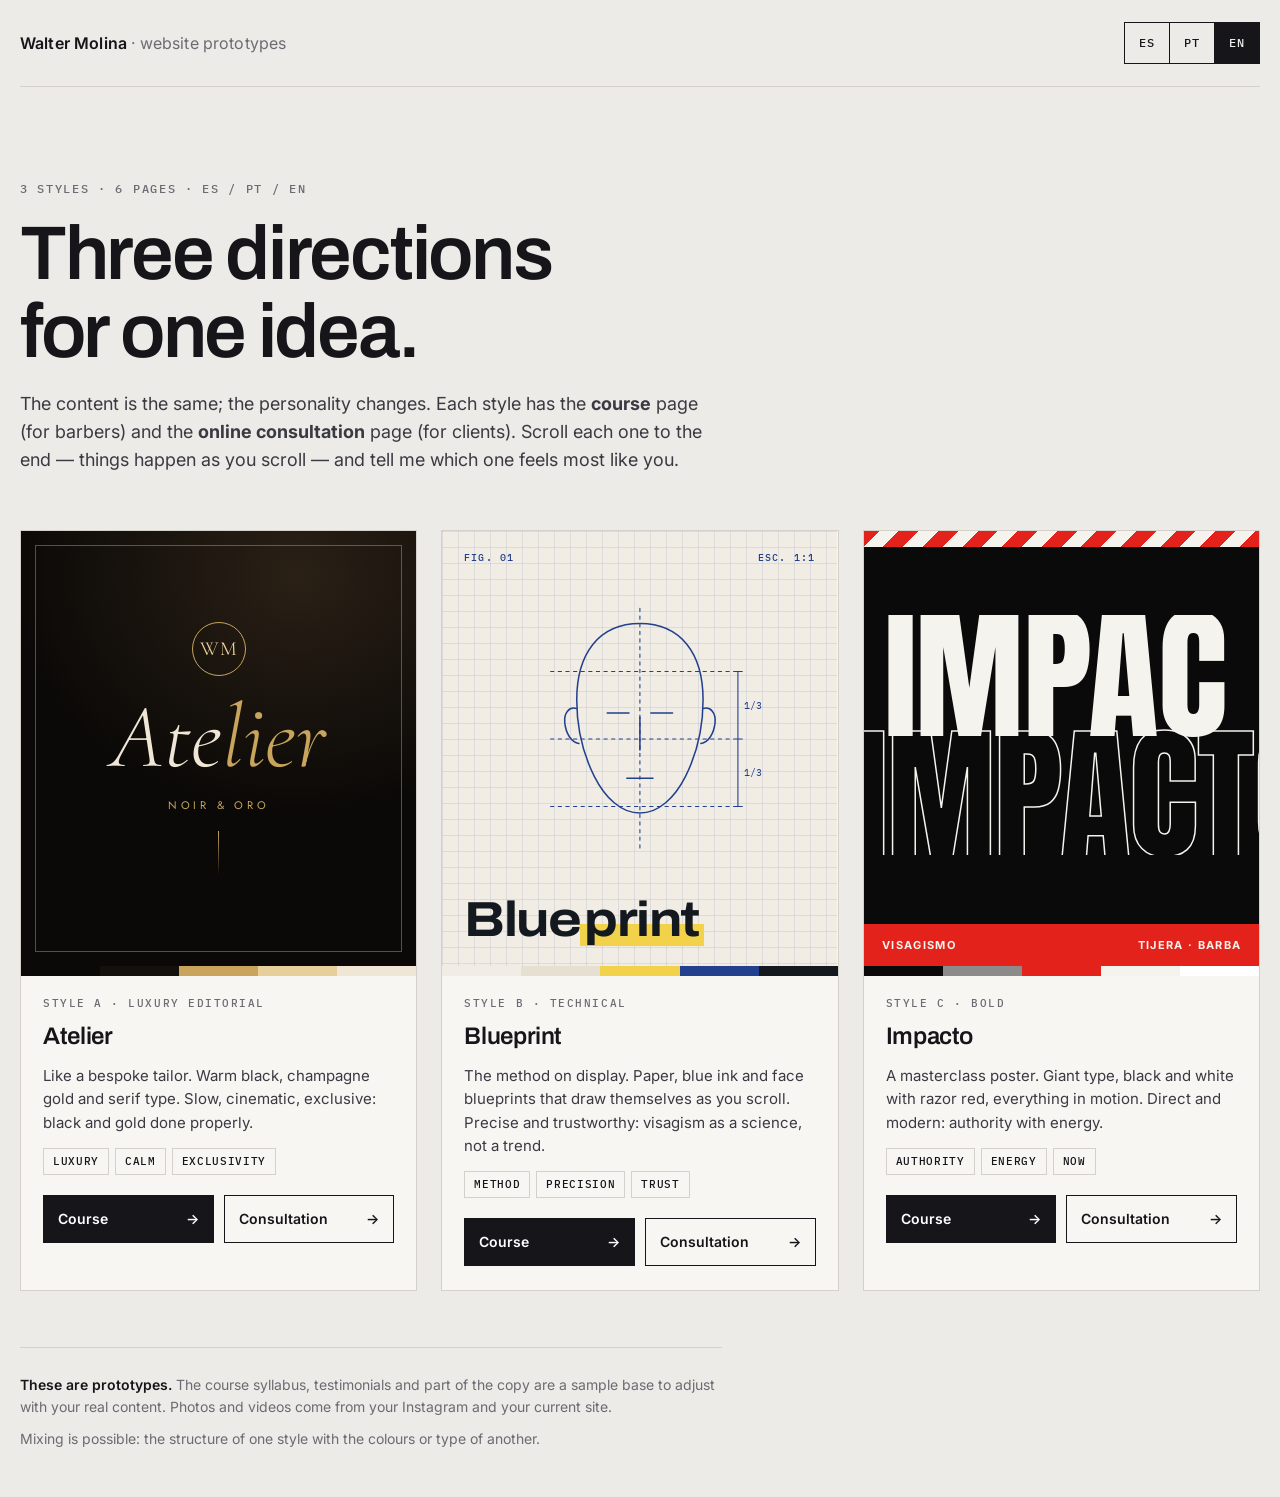
==== index.html @ 1f1c98d2 "Protótipos do site Walter Molina: 3 estilos (curso + consultoria) em ES/PT/EN Co-Authored-By: Claude" ====
<!doctype html>
<html lang="es">
<head>
<meta charset="utf-8">
<meta name="viewport" content="width=device-width, initial-scale=1">
<title data-i18n="title">Walter Molina — Prototipos de sitio</title>
<meta name="robots" content="noindex">
<script>document.documentElement.classList.add('js')</script>
<link rel="preconnect" href="https://fonts.googleapis.com">
<link rel="preconnect" href="https://fonts.gstatic.com" crossorigin>
<link href="https://fonts.googleapis.com/css2?family=Anton&family=Archivo:wdth,wght@100..125,400..800&family=Cormorant+Garamond:ital,wght@0,300;0,400;0,500;1,300;1,400&family=IBM+Plex+Mono:wght@400;500&family=Inter:wght@400;500;600&family=Jost:wght@300;400;500&display=swap" rel="stylesheet">
<style>
  :root { --bg:#ecebe7; --ink:#15151a; --muted:#6b6b72; --line:#d3d1ca; }
  * { box-sizing: border-box; }
  html { -webkit-text-size-adjust: 100%; }
  body { margin:0; background:var(--bg); color:var(--ink); font:400 16px/1.55 Inter, system-ui, sans-serif; -webkit-font-smoothing:antialiased; }
  a { color:inherit; }
  .wrap { width:min(1240px, 100% - 40px); margin-inline:auto; }

  .top { display:flex; align-items:center; justify-content:space-between; gap:16px; padding:22px 0; border-bottom:1px solid var(--line); }
  .top__brand { font-weight:600; letter-spacing:.01em; }
  .top__brand span { color:var(--muted); font-weight:400; }
  .lang { display:flex; border:1px solid var(--ink); }
  .lang button { all:unset; cursor:pointer; min-width:44px; min-height:40px; display:grid; place-items:center; font:500 12px/1 'IBM Plex Mono', monospace; letter-spacing:.08em; }
  .lang button + button { border-left:1px solid var(--ink); }
  .lang button.is-active { background:var(--ink); color:var(--bg); }
  .lang button:focus-visible { outline:2px solid #2b59ff; outline-offset:2px; }

  .intro { padding: clamp(40px, 8vw, 96px) 0 clamp(28px, 5vw, 56px); display:grid; gap:20px; }
  .intro__kicker { font:500 12px/1 'IBM Plex Mono', monospace; letter-spacing:.14em; text-transform:uppercase; color:var(--muted); }
  .intro h1 { margin:0; font:600 clamp(34px, 6.2vw, 76px)/1.02 Archivo, Inter, sans-serif; letter-spacing:-.03em; max-width:14ch; text-wrap:balance; }
  .intro p { margin:0; max-width:62ch; color:#3a3a42; font-size:clamp(16px, 1.5vw, 18px); }

  .grid { display:grid; gap:24px; grid-template-columns:repeat(3, 1fr); padding-bottom:56px; }
  @media (max-width: 980px) { .grid { grid-template-columns:1fr; max-width:560px; margin-inline:auto; } }

  .card { display:flex; flex-direction:column; min-width:0; background:#f7f6f3; border:1px solid var(--line); }
  .poster { position:relative; aspect-ratio:4/4.4; overflow:hidden; display:grid; container-type:inline-size; }
  .poster > * { min-width:0; }
  .card__body { padding:22px 22px 24px; display:grid; gap:14px; flex:1; align-content:start; }
  .card__tag { font:500 11px/1 'IBM Plex Mono', monospace; letter-spacing:.14em; text-transform:uppercase; color:var(--muted); }
  .card__body h2 { margin:0; font:600 24px/1.15 Archivo, Inter, sans-serif; letter-spacing:-.015em; }
  .card__body p { margin:0; color:#3a3a42; font-size:15px; }
  .chips { display:flex; flex-wrap:wrap; gap:6px; margin:0; padding:0; list-style:none; }
  .chips li { font:500 11px/1 'IBM Plex Mono', monospace; letter-spacing:.06em; text-transform:uppercase; padding:7px 9px; border:1px solid var(--line); }
  .swatches { display:flex; gap:0; height:10px; }
  .swatches i { flex:1; }
  .links { display:grid; grid-template-columns:1fr 1fr; gap:10px; margin-top:6px; }
  .btn { display:flex; align-items:center; justify-content:space-between; gap:8px; min-height:48px; padding:0 14px; text-decoration:none; font-weight:600; font-size:14px; border:1px solid var(--ink); transition:background .2s, color .2s; }
  .btn::after { content:'→'; transition:transform .2s; }
  .btn:hover::after { transform:translateX(4px); }
  .btn--solid { background:var(--ink); color:#fff; }
  .btn--solid:hover { background:#000; }
  .btn:not(.btn--solid):hover { background:var(--ink); color:#fff; }
  .btn:focus-visible { outline:2px solid #2b59ff; outline-offset:2px; }

  /* poster A — Atelier */
  .pA { background:radial-gradient(120% 90% at 70% 10%, #2a2016 0%, #0b0907 60%); color:#efe6d6; place-items:center; text-align:center; }
  .pA::before { content:''; position:absolute; inset:14px; border:1px solid rgba(200,164,92,.45); }
  .pA__seal { width:54px; height:54px; border:1px solid #c8a45c; border-radius:50%; display:grid; place-items:center; font:400 20px/1 'Cormorant Garamond', serif; color:#e6cf9a; margin:0 auto 18px; letter-spacing:.04em; }
  .pA__name { font:300 italic 23cqw/.95 'Cormorant Garamond', serif; color:#efe6d6; }
  .pA__name b { font-weight:300; color:#c8a45c; }
  .pA__sub { margin-top:18px; font:400 11px/1.4 Jost, sans-serif; letter-spacing:.34em; text-transform:uppercase; color:#c8a45c; }
  .pA__rule { width:1px; height:44px; background:linear-gradient(#c8a45c, transparent); margin:18px auto 0; }

  /* poster B — Blueprint */
  .pB { background-color:#f1ede4; color:#14181f;
        background-image:linear-gradient(rgba(35,64,142,.10) 1px, transparent 1px), linear-gradient(90deg, rgba(35,64,142,.10) 1px, transparent 1px);
        background-size:16px 16px; padding:22px; align-content:space-between; }
  .pB__cap { display:flex; justify-content:space-between; font:500 10px/1 'IBM Plex Mono', monospace; letter-spacing:.12em; text-transform:uppercase; color:#23408e; }
  .pB svg { width:62%; margin:0 auto; display:block; overflow:visible; }
  .pB__name { font:700 14cqw/1 Archivo, sans-serif; font-stretch:115%; letter-spacing:-.03em; }
  .pB__name mark { background:linear-gradient(transparent 58%, #f2d24b 58%); color:inherit; padding:0 .08em; }

  /* poster C — Impacto */
  .pC { background:#0a0a0a; color:#f5f3ee; align-content:space-between; }
  .pC__stripes { height:16px; background:repeating-linear-gradient(-45deg, #e3231b 0 14px, #f5f3ee 14px 28px); }
  .pC__big { font:400 37cqw/.82 Anton, Impact, sans-serif; text-transform:uppercase; letter-spacing:-.01em; white-space:nowrap; padding:0 5cqw; overflow:hidden; }
  .pC__big span { display:block; }
  .pC__big .o { color:transparent; -webkit-text-stroke:1.5px #f5f3ee; transform:translateX(-8%); }
  .pC__red { background:#e3231b; padding:14px 18px; font:700 11px/1.3 Inter, sans-serif; letter-spacing:.12em; text-transform:uppercase; display:flex; justify-content:space-between; gap:12px; }

  .note { border-top:1px solid var(--line); padding:26px 0 48px; display:grid; gap:10px; color:var(--muted); font-size:14px; max-width:78ch; }
  .note strong { color:var(--ink); font-weight:600; }
</style>
</head>
<body>
<div class="wrap">
  <header class="top">
    <div class="top__brand">Walter Molina <span data-i18n="brandsub">· prototipos de sitio</span></div>
    <div class="lang" role="group" aria-label="Idioma">
      <button type="button" data-lang-btn="es">ES</button>
      <button type="button" data-lang-btn="pt">PT</button>
      <button type="button" data-lang-btn="en">EN</button>
    </div>
  </header>

  <section class="intro">
    <div class="intro__kicker" data-i18n="kicker">3 estilos · 6 páginas · ES / PT / EN</div>
    <h1 data-i18n="h1">Tres direcciones para una misma idea.</h1>
    <p data-i18n="lead">El contenido es el mismo; lo que cambia es la personalidad. Cada estilo tiene la página del <strong>curso</strong> (para barberos) y la de la <strong>consultoría online</strong> (para clientes). Recorrelas hasta el final —pasan cosas mientras scrolleás— y decime cuál te representa más.</p>
  </section>

  <main class="grid">
    <article class="card">
      <div class="poster pA" aria-hidden="true">
        <div>
          <div class="pA__seal">WM</div>
          <div class="pA__name">Ate<b>lier</b></div>
          <div class="pA__sub">Noir &amp; oro</div>
          <div class="pA__rule"></div>
        </div>
      </div>
      <div class="swatches" aria-hidden="true"><i style="background:#0b0907"></i><i style="background:#14100c"></i><i style="background:#c8a45c"></i><i style="background:#e6cf9a"></i><i style="background:#efe6d6"></i></div>
      <div class="card__body">
        <div class="card__tag" data-i18n="a_tag">Estilo A · editorial de lujo</div>
        <h2 data-i18n="a_h">Atelier</h2>
        <p data-i18n="a_p">Como una sastrería a medida. Negro cálido, oro champagne y tipografía serif. Lento, cinematográfico, exclusivo: la versión bien hecha del negro y dorado.</p>
        <ul class="chips"><li data-i18n="a_c1">Lujo</li><li data-i18n="a_c2">Calma</li><li data-i18n="a_c3">Exclusividad</li></ul>
        <div class="links">
          <a class="btn btn--solid" href="atelier/curso.html" data-i18n="l_curso">Curso</a>
          <a class="btn" href="atelier/consultoria.html" data-i18n="l_cons">Consultoría</a>
        </div>
      </div>
    </article>

    <article class="card">
      <div class="poster pB" aria-hidden="true">
        <div class="pB__cap"><span>FIG. 01</span><span>ESC. 1:1</span></div>
        <svg viewBox="0 0 200 230" fill="none" stroke="#23408e" stroke-width="1.4" stroke-linecap="round">
          <path d="M100 18c38 0 58 28 58 70 0 26-6 50-16 70-10 20-25 34-42 34s-32-14-42-34c-10-20-16-44-16-70 0-42 20-70 58-70z"/>
          <path d="M42 96c-7-2-12 4-11 13 1 10 6 18 13 19M158 96c7-2 12 4 11 13-1 10-6 18-13 19" />
          <path d="M70 100h20M110 100h20M100 104v30M88 160h24" />
          <g stroke-dasharray="3 4" stroke-width="1"><path d="M18 62h164M18 124h164M18 186h164M100 4v222"/></g>
          <g stroke-width="1"><path d="M190 62v62M186 62h8M186 124h8M190 124v62M186 186h8"/></g>
          <g fill="#23408e" stroke="none" font-family="IBM Plex Mono, monospace" font-size="9"><text x="196" y="96">1/3</text><text x="196" y="158">1/3</text></g>
        </svg>
        <div class="pB__name">Blue<mark>print</mark></div>
      </div>
      <div class="swatches" aria-hidden="true"><i style="background:#f1ede4"></i><i style="background:#e6e0d3"></i><i style="background:#f2d24b"></i><i style="background:#23408e"></i><i style="background:#14181f"></i></div>
      <div class="card__body">
        <div class="card__tag" data-i18n="b_tag">Estilo B · técnico</div>
        <h2 data-i18n="b_h">Blueprint</h2>
        <p data-i18n="b_p">El método a la vista. Papel, tinta azul y planos del rostro que se dibujan mientras scrolleás. Preciso y confiable: el visagismo como ciencia, no como moda.</p>
        <ul class="chips"><li data-i18n="b_c1">Método</li><li data-i18n="b_c2">Precisión</li><li data-i18n="b_c3">Confianza</li></ul>
        <div class="links">
          <a class="btn btn--solid" href="blueprint/curso.html" data-i18n="l_curso">Curso</a>
          <a class="btn" href="blueprint/consultoria.html" data-i18n="l_cons">Consultoría</a>
        </div>
      </div>
    </article>

    <article class="card">
      <div class="poster pC" aria-hidden="true">
        <div class="pC__stripes"></div>
        <div class="pC__big"><span>Impac</span><span class="o">Impacto</span></div>
        <div class="pC__red"><span>Visagismo</span><span>Tijera · Barba</span></div>
      </div>
      <div class="swatches" aria-hidden="true"><i style="background:#0a0a0a"></i><i style="background:#8b8b8b"></i><i style="background:#e3231b"></i><i style="background:#f5f3ee"></i><i style="background:#ffffff"></i></div>
      <div class="card__body">
        <div class="card__tag" data-i18n="c_tag">Estilo C · bold</div>
        <h2 data-i18n="c_h">Impacto</h2>
        <p data-i18n="c_p">Un cartel de masterclass. Tipografía gigante, blanco y negro con rojo navaja, todo en movimiento. Directo y moderno: autoridad con energía.</p>
        <ul class="chips"><li data-i18n="c_c1">Autoridad</li><li data-i18n="c_c2">Energía</li><li data-i18n="c_c3">Actualidad</li></ul>
        <div class="links">
          <a class="btn btn--solid" href="impacto/curso.html" data-i18n="l_curso">Curso</a>
          <a class="btn" href="impacto/consultoria.html" data-i18n="l_cons">Consultoría</a>
        </div>
      </div>
    </article>
  </main>

  <footer class="note">
    <div data-i18n="note1"><strong>Son prototipos.</strong> El programa del curso, los testimonios y parte de los textos son una base de ejemplo para ajustar con tu contenido real. Las fotos y videos salen de tu Instagram y de tu sitio actual.</div>
    <div data-i18n="note2">Se puede mezclar: la estructura de un estilo con los colores o la tipografía de otro.</div>
  </footer>
</div>

<script>
window.I18N = {
  pt: {
    title: 'Walter Molina — Protótipos de site',
    brandsub: '· protótipos de site',
    kicker: '3 estilos · 6 páginas · ES / PT / EN',
    h1: 'Três direções para a mesma ideia.',
    lead: 'O conteúdo é o mesmo; o que muda é a personalidade. Cada estilo tem a página do <strong>curso</strong> (para barbeiros) e a da <strong>consultoria online</strong> (para clientes). Percorra até o fim — coisas acontecem enquanto você rola a página — e me diga qual te representa mais.',
    a_tag: 'Estilo A · editorial de luxo', a_h: 'Atelier',
    a_p: 'Como uma alfaiataria sob medida. Preto quente, ouro champagne e tipografia serifada. Lento, cinematográfico, exclusivo: a versão bem-feita do preto e dourado.',
    a_c1: 'Luxo', a_c2: 'Calma', a_c3: 'Exclusividade',
    b_tag: 'Estilo B · técnico', b_h: 'Blueprint',
    b_p: 'O método à mostra. Papel, tinta azul e plantas do rosto que se desenham enquanto você rola. Preciso e confiável: o visagismo como ciência, não como moda.',
    b_c1: 'Método', b_c2: 'Precisão', b_c3: 'Confiança',
    c_tag: 'Estilo C · bold', c_h: 'Impacto',
    c_p: 'Um cartaz de masterclass. Tipografia gigante, preto e branco com vermelho navalha, tudo em movimento. Direto e moderno: autoridade com energia.',
    c_c1: 'Autoridade', c_c2: 'Energia', c_c3: 'Atualidade',
    l_curso: 'Curso', l_cons: 'Consultoria',
    note1: '<strong>São protótipos.</strong> O programa do curso, os depoimentos e parte dos textos são uma base de exemplo para ajustar com o seu conteúdo real. As fotos e vídeos vêm do seu Instagram e do seu site atual.',
    note2: 'Dá para misturar: a estrutura de um estilo com as cores ou a tipografia de outro.'
  },
  en: {
    title: 'Walter Molina — Website prototypes',
    brandsub: '· website prototypes',
    kicker: '3 styles · 6 pages · ES / PT / EN',
    h1: 'Three directions for one idea.',
    lead: 'The content is the same; the personality changes. Each style has the <strong>course</strong> page (for barbers) and the <strong>online consultation</strong> page (for clients). Scroll each one to the end — things happen as you scroll — and tell me which one feels most like you.',
    a_tag: 'Style A · luxury editorial', a_h: 'Atelier',
    a_p: 'Like a bespoke tailor. Warm black, champagne gold and serif type. Slow, cinematic, exclusive: black and gold done properly.',
    a_c1: 'Luxury', a_c2: 'Calm', a_c3: 'Exclusivity',
    b_tag: 'Style B · technical', b_h: 'Blueprint',
    b_p: 'The method on display. Paper, blue ink and face blueprints that draw themselves as you scroll. Precise and trustworthy: visagism as a science, not a trend.',
    b_c1: 'Method', b_c2: 'Precision', b_c3: 'Trust',
    c_tag: 'Style C · bold', c_h: 'Impacto',
    c_p: 'A masterclass poster. Giant type, black and white with razor red, everything in motion. Direct and modern: authority with energy.',
    c_c1: 'Authority', c_c2: 'Energy', c_c3: 'Now',
    l_curso: 'Course', l_cons: 'Consultation',
    note1: '<strong>These are prototypes.</strong> The course syllabus, testimonials and part of the copy are a sample base to adjust with your real content. Photos and videos come from your Instagram and your current site.',
    note2: 'Mixing is possible: the structure of one style with the colours or type of another.'
  }
};
</script>
<script src="assets/js/site.js"></script>
</body>
</html>
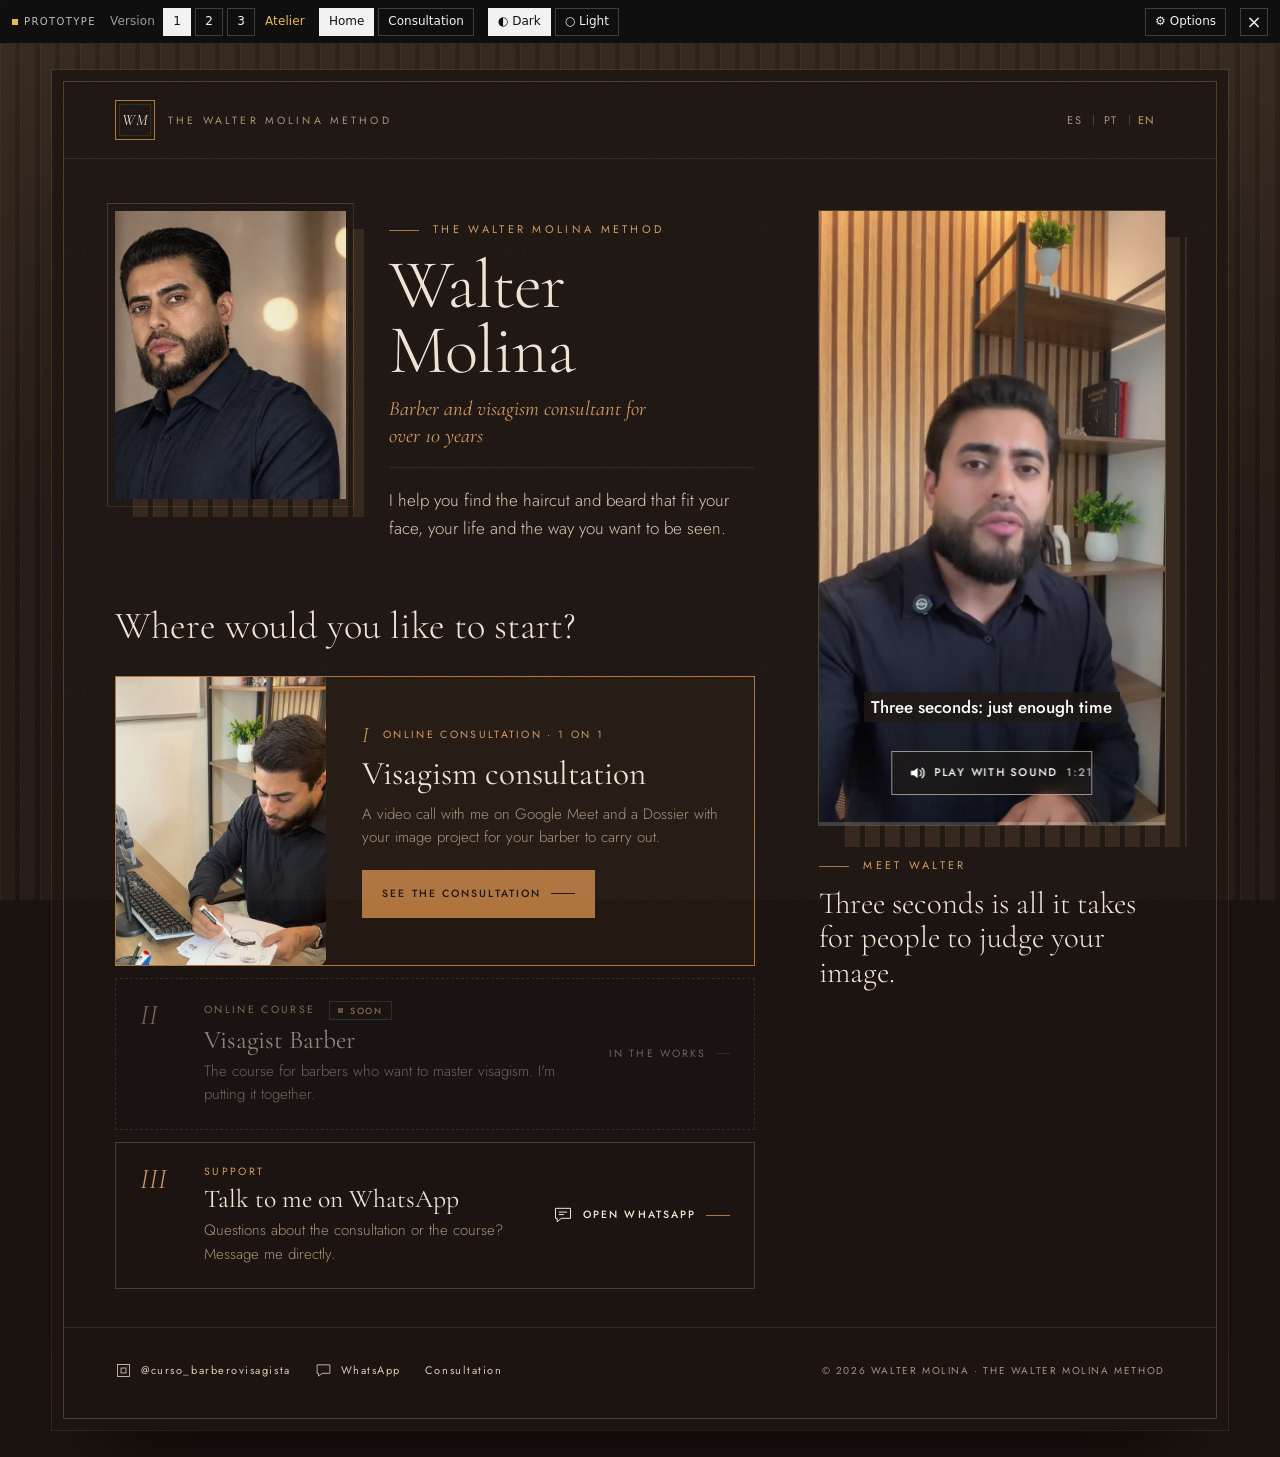
==== commit 61640fbb: "Rodada 2: 3 versões novas (entrada + consultoria) com probador de versões - v1 Atelier (madeira), v2" ====
--- a/index.html
+++ b/index.html
@@ -3,221 +3,24 @@
 <head>
 <meta charset="utf-8">
 <meta name="viewport" content="width=device-width, initial-scale=1">
-<title data-i18n="title">Walter Molina — Prototipos de sitio</title>
+<title>Walter Molina — Barbero y consultor visagista</title>
 <meta name="robots" content="noindex">
-<script>document.documentElement.classList.add('js')</script>
-<link rel="preconnect" href="https://fonts.googleapis.com">
-<link rel="preconnect" href="https://fonts.gstatic.com" crossorigin>
-<link href="https://fonts.googleapis.com/css2?family=Anton&family=Archivo:wdth,wght@100..125,400..800&family=Cormorant+Garamond:ital,wght@0,300;0,400;0,500;1,300;1,400&family=IBM+Plex+Mono:wght@400;500&family=Inter:wght@400;500;600&family=Jost:wght@300;400;500&display=swap" rel="stylesheet">
-<style>
-  :root { --bg:#ecebe7; --ink:#15151a; --muted:#6b6b72; --line:#d3d1ca; }
-  * { box-sizing: border-box; }
-  html { -webkit-text-size-adjust: 100%; }
-  body { margin:0; background:var(--bg); color:var(--ink); font:400 16px/1.55 Inter, system-ui, sans-serif; -webkit-font-smoothing:antialiased; }
-  a { color:inherit; }
-  .wrap { width:min(1240px, 100% - 40px); margin-inline:auto; }
-
-  .top { display:flex; align-items:center; justify-content:space-between; gap:16px; padding:22px 0; border-bottom:1px solid var(--line); }
-  .top__brand { font-weight:600; letter-spacing:.01em; }
-  .top__brand span { color:var(--muted); font-weight:400; }
-  .lang { display:flex; border:1px solid var(--ink); }
-  .lang button { all:unset; cursor:pointer; min-width:44px; min-height:40px; display:grid; place-items:center; font:500 12px/1 'IBM Plex Mono', monospace; letter-spacing:.08em; }
-  .lang button + button { border-left:1px solid var(--ink); }
-  .lang button.is-active { background:var(--ink); color:var(--bg); }
-  .lang button:focus-visible { outline:2px solid #2b59ff; outline-offset:2px; }
-
-  .intro { padding: clamp(40px, 8vw, 96px) 0 clamp(28px, 5vw, 56px); display:grid; gap:20px; }
-  .intro__kicker { font:500 12px/1 'IBM Plex Mono', monospace; letter-spacing:.14em; text-transform:uppercase; color:var(--muted); }
-  .intro h1 { margin:0; font:600 clamp(34px, 6.2vw, 76px)/1.02 Archivo, Inter, sans-serif; letter-spacing:-.03em; max-width:14ch; text-wrap:balance; }
-  .intro p { margin:0; max-width:62ch; color:#3a3a42; font-size:clamp(16px, 1.5vw, 18px); }
-
-  .grid { display:grid; gap:24px; grid-template-columns:repeat(3, 1fr); padding-bottom:56px; }
-  @media (max-width: 980px) { .grid { grid-template-columns:1fr; max-width:560px; margin-inline:auto; } }
-
-  .card { display:flex; flex-direction:column; min-width:0; background:#f7f6f3; border:1px solid var(--line); }
-  .poster { position:relative; aspect-ratio:4/4.4; overflow:hidden; display:grid; container-type:inline-size; }
-  .poster > * { min-width:0; }
-  .card__body { padding:22px 22px 24px; display:grid; gap:14px; flex:1; align-content:start; }
-  .card__tag { font:500 11px/1 'IBM Plex Mono', monospace; letter-spacing:.14em; text-transform:uppercase; color:var(--muted); }
-  .card__body h2 { margin:0; font:600 24px/1.15 Archivo, Inter, sans-serif; letter-spacing:-.015em; }
-  .card__body p { margin:0; color:#3a3a42; font-size:15px; }
-  .chips { display:flex; flex-wrap:wrap; gap:6px; margin:0; padding:0; list-style:none; }
-  .chips li { font:500 11px/1 'IBM Plex Mono', monospace; letter-spacing:.06em; text-transform:uppercase; padding:7px 9px; border:1px solid var(--line); }
-  .swatches { display:flex; gap:0; height:10px; }
-  .swatches i { flex:1; }
-  .links { display:grid; grid-template-columns:1fr 1fr; gap:10px; margin-top:6px; }
-  .btn { display:flex; align-items:center; justify-content:space-between; gap:8px; min-height:48px; padding:0 14px; text-decoration:none; font-weight:600; font-size:14px; border:1px solid var(--ink); transition:background .2s, color .2s; }
-  .btn::after { content:'→'; transition:transform .2s; }
-  .btn:hover::after { transform:translateX(4px); }
-  .btn--solid { background:var(--ink); color:#fff; }
-  .btn--solid:hover { background:#000; }
-  .btn:not(.btn--solid):hover { background:var(--ink); color:#fff; }
-  .btn:focus-visible { outline:2px solid #2b59ff; outline-offset:2px; }
-
-  /* poster A — Atelier */
-  .pA { background:radial-gradient(120% 90% at 70% 10%, #2a2016 0%, #0b0907 60%); color:#efe6d6; place-items:center; text-align:center; }
-  .pA::before { content:''; position:absolute; inset:14px; border:1px solid rgba(200,164,92,.45); }
-  .pA__seal { width:54px; height:54px; border:1px solid #c8a45c; border-radius:50%; display:grid; place-items:center; font:400 20px/1 'Cormorant Garamond', serif; color:#e6cf9a; margin:0 auto 18px; letter-spacing:.04em; }
-  .pA__name { font:300 italic 23cqw/.95 'Cormorant Garamond', serif; color:#efe6d6; }
-  .pA__name b { font-weight:300; color:#c8a45c; }
-  .pA__sub { margin-top:18px; font:400 11px/1.4 Jost, sans-serif; letter-spacing:.34em; text-transform:uppercase; color:#c8a45c; }
-  .pA__rule { width:1px; height:44px; background:linear-gradient(#c8a45c, transparent); margin:18px auto 0; }
-
-  /* poster B — Blueprint */
-  .pB { background-color:#f1ede4; color:#14181f;
-        background-image:linear-gradient(rgba(35,64,142,.10) 1px, transparent 1px), linear-gradient(90deg, rgba(35,64,142,.10) 1px, transparent 1px);
-        background-size:16px 16px; padding:22px; align-content:space-between; }
-  .pB__cap { display:flex; justify-content:space-between; font:500 10px/1 'IBM Plex Mono', monospace; letter-spacing:.12em; text-transform:uppercase; color:#23408e; }
-  .pB svg { width:62%; margin:0 auto; display:block; overflow:visible; }
-  .pB__name { font:700 14cqw/1 Archivo, sans-serif; font-stretch:115%; letter-spacing:-.03em; }
-  .pB__name mark { background:linear-gradient(transparent 58%, #f2d24b 58%); color:inherit; padding:0 .08em; }
-
-  /* poster C — Impacto */
-  .pC { background:#0a0a0a; color:#f5f3ee; align-content:space-between; }
-  .pC__stripes { height:16px; background:repeating-linear-gradient(-45deg, #e3231b 0 14px, #f5f3ee 14px 28px); }
-  .pC__big { font:400 37cqw/.82 Anton, Impact, sans-serif; text-transform:uppercase; letter-spacing:-.01em; white-space:nowrap; padding:0 5cqw; overflow:hidden; }
-  .pC__big span { display:block; }
-  .pC__big .o { color:transparent; -webkit-text-stroke:1.5px #f5f3ee; transform:translateX(-8%); }
-  .pC__red { background:#e3231b; padding:14px 18px; font:700 11px/1.3 Inter, sans-serif; letter-spacing:.12em; text-transform:uppercase; display:flex; justify-content:space-between; gap:12px; }
-
-  .note { border-top:1px solid var(--line); padding:26px 0 48px; display:grid; gap:10px; color:var(--muted); font-size:14px; max-width:78ch; }
-  .note strong { color:var(--ink); font-weight:600; }
-</style>
+<script>
+  (function () {
+    var q = new URLSearchParams(location.search);
+    var v = q.get('v');
+    if (['1', '2', '3'].indexOf(v) < 0) { try { v = localStorage.getItem('wm_v'); } catch (e) { v = null; } }
+    if (['1', '2', '3'].indexOf(v) < 0) v = '1';
+    q.delete('v');
+    var page = q.get('pagina') === 'consultoria' ? 'consultoria.html' : 'index.html';
+    q.delete('pagina');
+    var s = q.toString();
+    location.replace('v' + v + '/' + page + (s ? '?' + s : '') + location.hash);
+  })();
+</script>
+<meta http-equiv="refresh" content="1; url=v1/index.html">
 </head>
-<body>
-<div class="wrap">
-  <header class="top">
-    <div class="top__brand">Walter Molina <span data-i18n="brandsub">· prototipos de sitio</span></div>
-    <div class="lang" role="group" aria-label="Idioma">
-      <button type="button" data-lang-btn="es">ES</button>
-      <button type="button" data-lang-btn="pt">PT</button>
-      <button type="button" data-lang-btn="en">EN</button>
-    </div>
-  </header>
-
-  <section class="intro">
-    <div class="intro__kicker" data-i18n="kicker">3 estilos · 6 páginas · ES / PT / EN</div>
-    <h1 data-i18n="h1">Tres direcciones para una misma idea.</h1>
-    <p data-i18n="lead">El contenido es el mismo; lo que cambia es la personalidad. Cada estilo tiene la página del <strong>curso</strong> (para barberos) y la de la <strong>consultoría online</strong> (para clientes). Recorrelas hasta el final —pasan cosas mientras scrolleás— y decime cuál te representa más.</p>
-  </section>
-
-  <main class="grid">
-    <article class="card">
-      <div class="poster pA" aria-hidden="true">
-        <div>
-          <div class="pA__seal">WM</div>
-          <div class="pA__name">Ate<b>lier</b></div>
-          <div class="pA__sub">Noir &amp; oro</div>
-          <div class="pA__rule"></div>
-        </div>
-      </div>
-      <div class="swatches" aria-hidden="true"><i style="background:#0b0907"></i><i style="background:#14100c"></i><i style="background:#c8a45c"></i><i style="background:#e6cf9a"></i><i style="background:#efe6d6"></i></div>
-      <div class="card__body">
-        <div class="card__tag" data-i18n="a_tag">Estilo A · editorial de lujo</div>
-        <h2 data-i18n="a_h">Atelier</h2>
-        <p data-i18n="a_p">Como una sastrería a medida. Negro cálido, oro champagne y tipografía serif. Lento, cinematográfico, exclusivo: la versión bien hecha del negro y dorado.</p>
-        <ul class="chips"><li data-i18n="a_c1">Lujo</li><li data-i18n="a_c2">Calma</li><li data-i18n="a_c3">Exclusividad</li></ul>
-        <div class="links">
-          <a class="btn btn--solid" href="atelier/curso.html" data-i18n="l_curso">Curso</a>
-          <a class="btn" href="atelier/consultoria.html" data-i18n="l_cons">Consultoría</a>
-        </div>
-      </div>
-    </article>
-
-    <article class="card">
-      <div class="poster pB" aria-hidden="true">
-        <div class="pB__cap"><span>FIG. 01</span><span>ESC. 1:1</span></div>
-        <svg viewBox="0 0 200 230" fill="none" stroke="#23408e" stroke-width="1.4" stroke-linecap="round">
-          <path d="M100 18c38 0 58 28 58 70 0 26-6 50-16 70-10 20-25 34-42 34s-32-14-42-34c-10-20-16-44-16-70 0-42 20-70 58-70z"/>
-          <path d="M42 96c-7-2-12 4-11 13 1 10 6 18 13 19M158 96c7-2 12 4 11 13-1 10-6 18-13 19" />
-          <path d="M70 100h20M110 100h20M100 104v30M88 160h24" />
-          <g stroke-dasharray="3 4" stroke-width="1"><path d="M18 62h164M18 124h164M18 186h164M100 4v222"/></g>
-          <g stroke-width="1"><path d="M190 62v62M186 62h8M186 124h8M190 124v62M186 186h8"/></g>
-          <g fill="#23408e" stroke="none" font-family="IBM Plex Mono, monospace" font-size="9"><text x="196" y="96">1/3</text><text x="196" y="158">1/3</text></g>
-        </svg>
-        <div class="pB__name">Blue<mark>print</mark></div>
-      </div>
-      <div class="swatches" aria-hidden="true"><i style="background:#f1ede4"></i><i style="background:#e6e0d3"></i><i style="background:#f2d24b"></i><i style="background:#23408e"></i><i style="background:#14181f"></i></div>
-      <div class="card__body">
-        <div class="card__tag" data-i18n="b_tag">Estilo B · técnico</div>
-        <h2 data-i18n="b_h">Blueprint</h2>
-        <p data-i18n="b_p">El método a la vista. Papel, tinta azul y planos del rostro que se dibujan mientras scrolleás. Preciso y confiable: el visagismo como ciencia, no como moda.</p>
-        <ul class="chips"><li data-i18n="b_c1">Método</li><li data-i18n="b_c2">Precisión</li><li data-i18n="b_c3">Confianza</li></ul>
-        <div class="links">
-          <a class="btn btn--solid" href="blueprint/curso.html" data-i18n="l_curso">Curso</a>
-          <a class="btn" href="blueprint/consultoria.html" data-i18n="l_cons">Consultoría</a>
-        </div>
-      </div>
-    </article>
-
-    <article class="card">
-      <div class="poster pC" aria-hidden="true">
-        <div class="pC__stripes"></div>
-        <div class="pC__big"><span>Impac</span><span class="o">Impacto</span></div>
-        <div class="pC__red"><span>Visagismo</span><span>Tijera · Barba</span></div>
-      </div>
-      <div class="swatches" aria-hidden="true"><i style="background:#0a0a0a"></i><i style="background:#8b8b8b"></i><i style="background:#e3231b"></i><i style="background:#f5f3ee"></i><i style="background:#ffffff"></i></div>
-      <div class="card__body">
-        <div class="card__tag" data-i18n="c_tag">Estilo C · bold</div>
-        <h2 data-i18n="c_h">Impacto</h2>
-        <p data-i18n="c_p">Un cartel de masterclass. Tipografía gigante, blanco y negro con rojo navaja, todo en movimiento. Directo y moderno: autoridad con energía.</p>
-        <ul class="chips"><li data-i18n="c_c1">Autoridad</li><li data-i18n="c_c2">Energía</li><li data-i18n="c_c3">Actualidad</li></ul>
-        <div class="links">
-          <a class="btn btn--solid" href="impacto/curso.html" data-i18n="l_curso">Curso</a>
-          <a class="btn" href="impacto/consultoria.html" data-i18n="l_cons">Consultoría</a>
-        </div>
-      </div>
-    </article>
-  </main>
-
-  <footer class="note">
-    <div data-i18n="note1"><strong>Son prototipos.</strong> El programa del curso, los testimonios y parte de los textos son una base de ejemplo para ajustar con tu contenido real. Las fotos y videos salen de tu Instagram y de tu sitio actual.</div>
-    <div data-i18n="note2">Se puede mezclar: la estructura de un estilo con los colores o la tipografía de otro.</div>
-  </footer>
-</div>
-
-<script>
-window.I18N = {
-  pt: {
-    title: 'Walter Molina — Protótipos de site',
-    brandsub: '· protótipos de site',
-    kicker: '3 estilos · 6 páginas · ES / PT / EN',
-    h1: 'Três direções para a mesma ideia.',
-    lead: 'O conteúdo é o mesmo; o que muda é a personalidade. Cada estilo tem a página do <strong>curso</strong> (para barbeiros) e a da <strong>consultoria online</strong> (para clientes). Percorra até o fim — coisas acontecem enquanto você rola a página — e me diga qual te representa mais.',
-    a_tag: 'Estilo A · editorial de luxo', a_h: 'Atelier',
-    a_p: 'Como uma alfaiataria sob medida. Preto quente, ouro champagne e tipografia serifada. Lento, cinematográfico, exclusivo: a versão bem-feita do preto e dourado.',
-    a_c1: 'Luxo', a_c2: 'Calma', a_c3: 'Exclusividade',
-    b_tag: 'Estilo B · técnico', b_h: 'Blueprint',
-    b_p: 'O método à mostra. Papel, tinta azul e plantas do rosto que se desenham enquanto você rola. Preciso e confiável: o visagismo como ciência, não como moda.',
-    b_c1: 'Método', b_c2: 'Precisão', b_c3: 'Confiança',
-    c_tag: 'Estilo C · bold', c_h: 'Impacto',
-    c_p: 'Um cartaz de masterclass. Tipografia gigante, preto e branco com vermelho navalha, tudo em movimento. Direto e moderno: autoridade com energia.',
-    c_c1: 'Autoridade', c_c2: 'Energia', c_c3: 'Atualidade',
-    l_curso: 'Curso', l_cons: 'Consultoria',
-    note1: '<strong>São protótipos.</strong> O programa do curso, os depoimentos e parte dos textos são uma base de exemplo para ajustar com o seu conteúdo real. As fotos e vídeos vêm do seu Instagram e do seu site atual.',
-    note2: 'Dá para misturar: a estrutura de um estilo com as cores ou a tipografia de outro.'
-  },
-  en: {
-    title: 'Walter Molina — Website prototypes',
-    brandsub: '· website prototypes',
-    kicker: '3 styles · 6 pages · ES / PT / EN',
-    h1: 'Three directions for one idea.',
-    lead: 'The content is the same; the personality changes. Each style has the <strong>course</strong> page (for barbers) and the <strong>online consultation</strong> page (for clients). Scroll each one to the end — things happen as you scroll — and tell me which one feels most like you.',
-    a_tag: 'Style A · luxury editorial', a_h: 'Atelier',
-    a_p: 'Like a bespoke tailor. Warm black, champagne gold and serif type. Slow, cinematic, exclusive: black and gold done properly.',
-    a_c1: 'Luxury', a_c2: 'Calm', a_c3: 'Exclusivity',
-    b_tag: 'Style B · technical', b_h: 'Blueprint',
-    b_p: 'The method on display. Paper, blue ink and face blueprints that draw themselves as you scroll. Precise and trustworthy: visagism as a science, not a trend.',
-    b_c1: 'Method', b_c2: 'Precision', b_c3: 'Trust',
-    c_tag: 'Style C · bold', c_h: 'Impacto',
-    c_p: 'A masterclass poster. Giant type, black and white with razor red, everything in motion. Direct and modern: authority with energy.',
-    c_c1: 'Authority', c_c2: 'Energy', c_c3: 'Now',
-    l_curso: 'Course', l_cons: 'Consultation',
-    note1: '<strong>These are prototypes.</strong> The course syllabus, testimonials and part of the copy are a sample base to adjust with your real content. Photos and videos come from your Instagram and your current site.',
-    note2: 'Mixing is possible: the structure of one style with the colours or type of another.'
-  }
-};
-</script>
-<script src="assets/js/site.js"></script>
+<body style="background:#1c1410;color:#efe6d6;font:16px system-ui,sans-serif;display:grid;place-items:center;min-height:100vh;margin:0">
+  <a href="v1/index.html" style="color:inherit">Walter Molina →</a>
 </body>
 </html>
